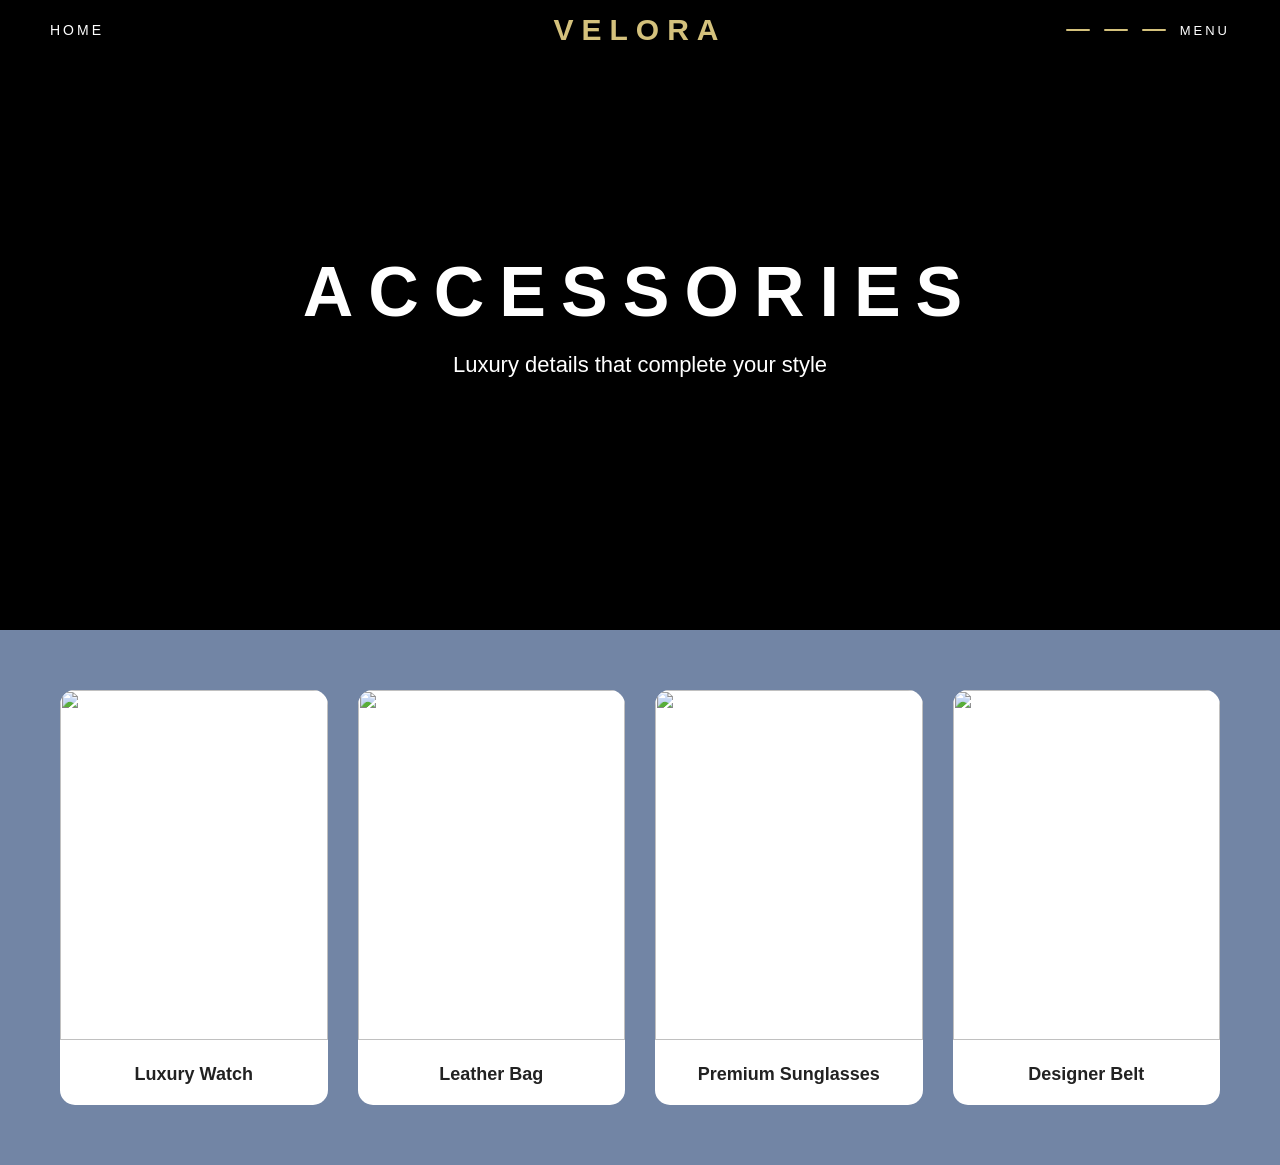
==== accessories.html @ f082eafd "Add product pages for Men, Women, and Accessories with responsive design" ====
<!DOCTYPE html>
<html lang="en">

<head>

<meta charset="UTF-8">
<meta name="viewport" content="width=device-width, initial-scale=1.0">

<title>VELORA | Accessories</title>

<link rel="stylesheet" href="style.css">

</head>


<body>



<nav id="navbar">


<a href="index.html" class="home-link">
HOME
</a>


<div class="logo">
VELORA
</div>



<button id="menuBtn" class="menu-btn">

<span></span>
<span></span>
<span></span>

<span class="menu-text">
MENU
</span>

</button>


</nav>




<section class="collection-banner accessories-banner">


<div>

<h1>
ACCESSORIES
</h1>


<p>
Luxury details that complete your style
</p>


</div>


</section>




<section class="products">


<div class="product-card">

<img src="products/acc1.jpg">

<h3>
Luxury Watch
</h3>

</div>



<div class="product-card">

<img src="products/acc2.jpg">

<h3>
Leather Bag
</h3>

</div>



<div class="product-card">

<img src="products/acc3.jpg">

<h3>
Premium Sunglasses
</h3>

</div>



<div class="product-card">

<img src="products/acc4.jpg">

<h3>
Designer Belt
</h3>

</div>



</section>


<script src="script.js"></script>


</body>
</html>
---- style.css ----
*{
    margin:0;
    padding:0;
    box-sizing:border-box;
    font-family:Arial, Helvetica, sans-serif;
}

body{
    background:black;
    color:white;
}

/* ================= NAVBAR ================= */

#navbar{

    position:fixed;

    top:0;
    left:0;

    width:100%;

    padding:22px 50px;

    display:flex;

    justify-content:space-between;

    align-items:center;

    z-index:1000;

    transition:.4s;

    background:transparent;

    box-sizing:border-box;

}

#navbar.scrolled{

    background:rgba(0,0,0,.35);

    backdrop-filter:blur(15px);

}

.logo{

    position:absolute;

    left:50%;

    transform:translateX(-50%);

    color:#d4c17c;

    font-size:30px;

    letter-spacing:8px;

    font-weight:600;

}

.home-link{

    text-decoration:none;

    color:white;

    letter-spacing:3px;

    font-size:14px;

    transition:.3s;

}

.home-link:hover{

    color:#d4c17c;

}

/* ===== MENU BUTTON ===== */

.menu-btn{

    display:flex;

    align-items:center;

    gap:14px;

    background:none;

    border:none;

    cursor:pointer;

    color:white;

    letter-spacing:3px;

    font-size:13px;

    text-transform:uppercase;

}

.menu-btn span{

    display:block;

}

.menu-btn span:not(.menu-text){

    width:24px;

    height:2px;

    background:#d4c17c;

    transition:.45s cubic-bezier(.22,1,.36,1);

    border-radius:10px;

}

.menu-text{

    color:white;

    transition:.3s;

}

.menu-btn:hover .menu-text{

    color:#d4c17c;

}

.menu-btn.active span:nth-child(1){

    transform:translateY(8px) rotate(45deg);

}

.menu-btn.active span:nth-child(2){

    opacity:0;

}

.menu-btn.active span:nth-child(3){

    transform:translateY(-8px) rotate(-45deg);

}

.collection{
    padding:100px 10%;
    background:#111;
    text-align:center;
}

.collection h2{
    font-size:42px;
    margin-bottom:60px;
    letter-spacing:2px;
}

.cards{
    display:grid;
    grid-template-columns:repeat(3, minmax(280px, 1fr));
    gap:30px;
    max-width:1100px;
    margin:0 auto;
}

.card{
    width:100%;
    background:#111;
    border-radius:15px;
    overflow:hidden;
    transition:.4s;
    box-shadow:0 10px 30px rgba(0,0,0,.5);
}

.card:hover{
    transform:translateY(-12px);
}

.card img{
    width:100%;
    height:420px;
    object-fit:cover;
}

.card h3{
    margin:20px 0 10px;
}

.card p{
    color:#bbb;
    padding:0 20px 30px;
}
.collection{
    padding:100px 10%;
    text-align:center;
}

.collection h2{
    font-size:45px;
    margin-bottom:15px;
}

.subtitle{
    color:#bdbdbd;
    margin-bottom:60px;
}

.card:hover{
    transform:translateY(-12px);
}

.card img{
    width:100%;
    height:420px;
    object-fit:cover;
}

.card h3{
    margin:20px 0 10px;
    font-size:24px;
}

.card p{
    color:gold;
    margin-bottom:20px;
    font-size:20px;
}

.card button{
    margin-bottom:25px;
}
.fade-up{
    opacity:0;
    transform:translateY(60px);
    transition:all 1s ease;
}

.fade-up.show{
    opacity:1;
    transform:translateY(0);
}

/* ================= HERO SLIDER ================= */

.hero{
    position:relative;
    width:100%;
    height:100vh;
    overflow:hidden;
}

.slider{
    width:100%;
    height:100%;
    position:relative;
}

.slide{
    position:absolute;
    width:100%;
    height:100%;
    opacity:0;
    transition:opacity 1s ease-in-out;
}

.slide.active{
    opacity:1;
}

.slide img{
    width:100%;
    height:100%;
    object-fit:cover;
}

.hero-overlay{
    position:absolute;
    top:50%;
    left:10%;
    transform:translateY(-50%);
    color:white;
    z-index:5;
    max-width:500px;
}

.hero-overlay h1{
    font-size:70px;
    line-height:1.1;
    margin-bottom:20px;
}

.hero-overlay p{
    font-size:20px;
    margin-bottom:30px;
}

.btn{
    display:inline-block;
    background:#d4c17c;
    color:#111;
    padding:16px 34px;
    text-decoration:none;
    font-weight:bold;
    border-radius:5px;
    transition:.3s;
}

.btn:hover{
    background:white;
}

/* Dark overlay */

.slider::after{
    content:"";
    position:absolute;
    inset:0;
    background:rgba(0,0,0,.35);
}

/* Text above overlay */

.hero-overlay,
.prev,
.next,
.dots{
    z-index:10;
}

/* Arrows */

.prev,
.next{
    position:absolute;
    top:50%;
    transform:translateY(-50%);
    width:55px;
    height:55px;
    border:none;
    border-radius:50%;
    background:rgba(255,255,255,.25);
    color:white;
    font-size:28px;
    cursor:pointer;
    transition:.3s;
}

.prev:hover,
.next:hover{
    background:white;
    color:black;
}

.prev{
    left:25px;
}

.next{
    right:25px;
}

/* Dots */

.dots{
    position:absolute;
    bottom:30px;
    width:100%;
    display:flex;
    justify-content:center;
    gap:12px;
}

.dot{
    width:14px;
    height:14px;
    border-radius:50%;
    background:#bbb;
    cursor:pointer;
    transition:.3s;
}

.dot.active{
    background:#d4c17c;
    transform:scale(1.2);
}


/* ================= LUXURY MENU ================= */

.fullscreen-menu{

    position:fixed;

    inset:0;

    background:rgba(0,0,0,.45);

    backdrop-filter:blur(6px);

    opacity:0;

    visibility:hidden;

    transition:.5s;

    z-index:9999;

}

.fullscreen-menu.active{

    opacity:1;

    visibility:visible;

}

.menu-panel{

    position:absolute;

    top:0;

    right:-450px;

    width:420px;

    max-width:90%;

    height:100vh;

    background:#111;

    transition:.6s cubic-bezier(.22,1,.36,1);

    border-radius:30px 0 0 30px;

    display:flex;

    justify-content:center;

    align-items:center;

    box-shadow:-15px 0 50px rgba(0,0,0,.5);

}

.fullscreen-menu.active .menu-panel{

    right:0;

}

.menu-content{

    text-align:center;

}

.menu-logo{

    font-size:65px;

    color:#d4c17c;

    margin-bottom:60px;

    letter-spacing:10px;

}

.menu-main,
.menu-info{

    list-style:none;

    padding:0;

    margin:0;

}

.menu-main li{

    margin:28px 0;

}

.menu-info{

    margin-top:35px;

}

.menu-info li{

    margin:12px 0;

}

.menu-content a{
    position:relative;
    color:white;
    text-decoration:none;
    font-size:32px;
    letter-spacing:5px;
    transition:.35s;
}

.menu-content a:hover{

    color:#d4c17c;

    padding-left:15px;

}

.close-btn{

    position:absolute;

    top:30px;

    right:30px;

    border:none;

    background:none;

    color:white;

    font-size:34px;

    cursor:pointer;

}

.menu-divider{
    margin:40px 0 35px;
    text-align:center;
    font-size:14px;
    color:#d4c17c;
    letter-spacing:8px;
}

.menu-info{
    list-style:none;
    padding:0;
    margin:0;
}

.menu-info li{
    margin:14px 0;
}

.menu-info a{
    color:#8f8f8f;
    font-size:18px;
    letter-spacing:3px;
    text-decoration:none;
    transition:.3s;
}

.menu-info a:hover{
    color:#d4c17c;
}

/* COLLECTION PAGES */


.collection-banner{

height:70vh;

display:flex;

align-items:center;

justify-content:center;

text-align:center;

color:white;

background-size:cover;

background-position:center;

}



.collection-banner h1{

font-size:70px;

letter-spacing:15px;

}



.collection-banner p{

font-size:22px;

margin-top:20px;

}




.men-banner{

background-image:
linear-gradient(
rgba(0,0,0,.45),
rgba(0,0,0,.45)
),
url("images/men-banner.jpg");

}



.women-banner{

background-image:
linear-gradient(
rgba(0,0,0,.45),
rgba(0,0,0,.45)
),
url("images/women-banner.jpg");

}



.accessories-banner{

background-image:
linear-gradient(
rgba(0,0,0,.45),
rgba(0,0,0,.45)
),
url("images/accessories-banner.jpg");

}




.products{

background:#7285A5;

padding:60px;

display:grid;

grid-template-columns:repeat(4,1fr);

gap:30px;

}




.product-card{

background:white;

border-radius:15px;

overflow:hidden;

text-align:center;

transition:.3s;

}



.product-card:hover{

transform:translateY(-10px);

}



.product-card img{

width:100%;

height:350px;

object-fit:cover;

}



.product-card h3{

padding:20px;

color:#222;

font-size:18px;

}
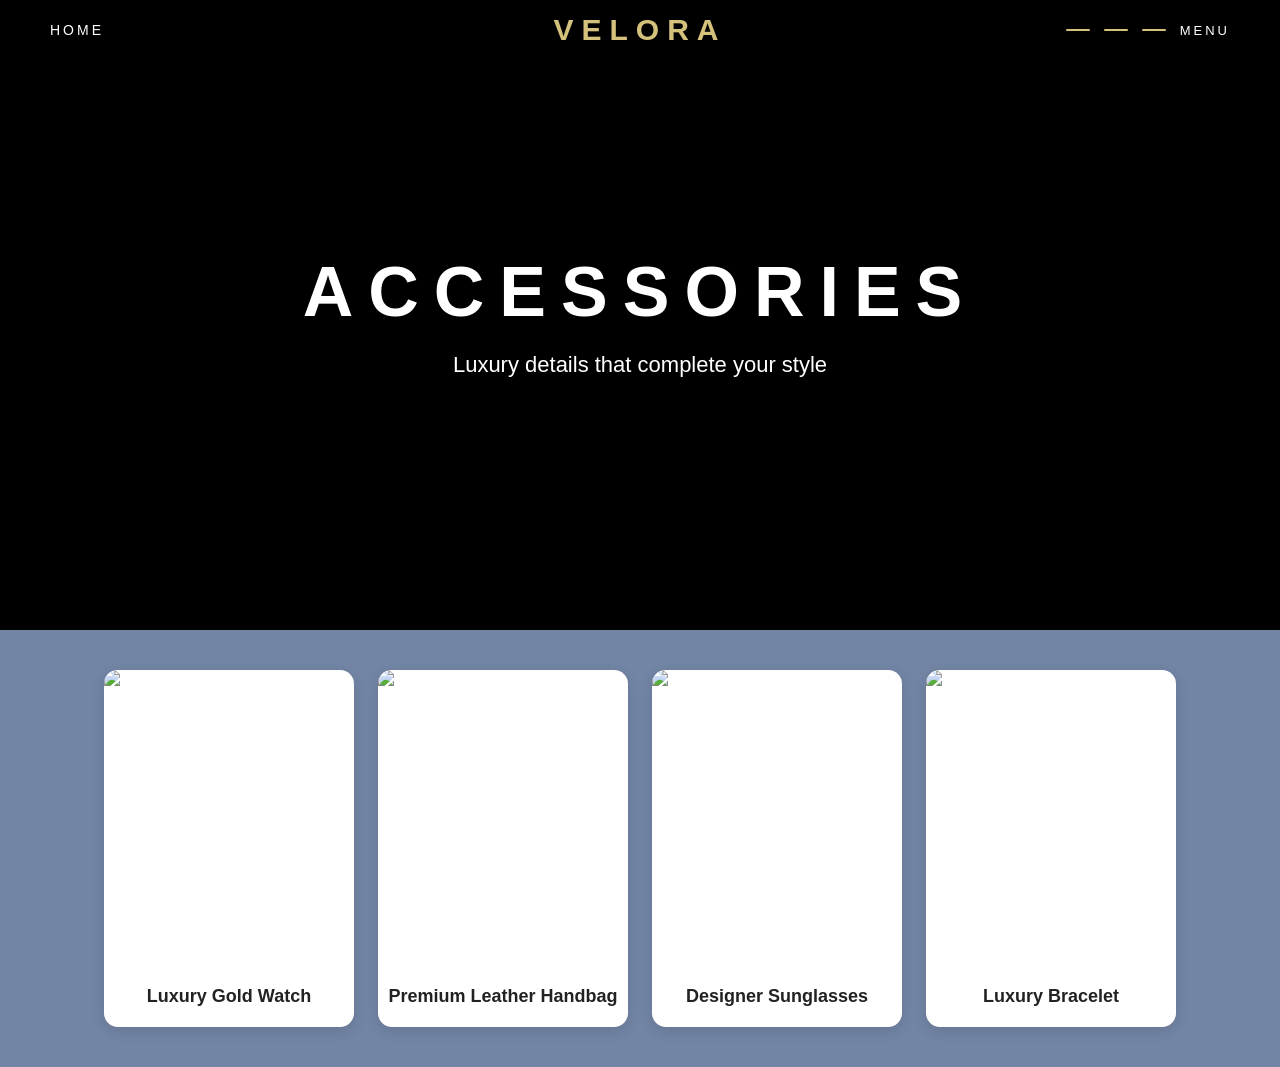
==== commit 20e6b565: "Update accessories section with new product images and enhance styles for better layout and responsi" ====
--- a/accessories.html
+++ b/accessories.html
@@ -69,62 +69,33 @@
 
 </section>
 
-
-
-
 <section class="products">
 
+    <div class="product-card">
+        <img src="https://images.unsplash.com/photo-1523170335258-f5ed11844a49?auto=format&fit=crop&w=900&q=80"
+             alt="Luxury gold watch">
+        <h3>Luxury Gold Watch</h3>
+    </div>
 
-<div class="product-card">
+    <div class="product-card">
+        <img src="https://images.unsplash.com/photo-1542291026-7eec264c27ff?auto=format&fit=crop&w=900&q=80"
+             alt="Premium leather handbag">
+        <h3>Premium Leather Handbag</h3>
+    </div>
 
-<img src="products/acc1.jpg">
+    <div class="product-card">
+        <img src="https://images.unsplash.com/photo-1511499767150-a48a237f0083?auto=format&fit=crop&w=900&q=80"
+             alt="Designer sunglasses">
+        <h3>Designer Sunglasses</h3>
+    </div>
 
-<h3>
-Luxury Watch
-</h3>
-
-</div>
-
-
-
-<div class="product-card">
-
-<img src="products/acc2.jpg">
-
-<h3>
-Leather Bag
-</h3>
-
-</div>
-
-
-
-<div class="product-card">
-
-<img src="products/acc3.jpg">
-
-<h3>
-Premium Sunglasses
-</h3>
-
-</div>
-
-
-
-<div class="product-card">
-
-<img src="products/acc4.jpg">
-
-<h3>
-Designer Belt
-</h3>
-
-</div>
-
-
+    <div class="product-card">
+        <img src="https://images.unsplash.com/photo-1617038260897-41a1f14a8ca0?auto=format&fit=crop&w=900&q=80"
+             alt="Luxury bracelet">
+        <h3>Luxury Bracelet</h3>
+    </div>
 
 </section>
-
 
 <script src="script.js"></script>
 
--- a/style.css
+++ b/style.css
@@ -618,8 +618,6 @@
 
 }
 
-
-
 .collection-banner p{
 
 font-size:22px;
@@ -627,9 +625,6 @@
 margin-top:20px;
 
 }
-
-
-
 
 .men-banner{
 
@@ -642,8 +637,6 @@
 
 }
 
-
-
 .women-banner{
 
 background-image:
@@ -655,21 +648,17 @@
 
 }
 
-
-
 .accessories-banner{
-
-background-image:
-linear-gradient(
-rgba(0,0,0,.45),
-rgba(0,0,0,.45)
-),
-url("images/accessories-banner.jpg");
-
-}
-
-
-
+    background-image:
+    linear-gradient(
+        rgba(0,0,0,.45),
+        rgba(0,0,0,.45)
+    ),
+    url("https://images.unsplash.com/photo-1523170335258-f5ed11844a49?auto=format&fit=crop&w=1600&q=80");
+
+    background-size:cover;
+    background-position:center;
+}
 
 .products{
 
@@ -685,33 +674,21 @@
 
 }
 
-
-
-
 .product-card{
-
 background:white;
-
 border-radius:15px;
-
 overflow:hidden;
-
 text-align:center;
-
 transition:.3s;
 
 }
 
-
-
 .product-card:hover{
 
 transform:translateY(-10px);
 
 }
 
-
-
 .product-card img{
 
 width:100%;
@@ -722,8 +699,6 @@
 
 }
 
-
-
 .product-card h3{
 
 padding:20px;
@@ -732,4 +707,138 @@
 
 font-size:18px;
 
+}
+
+/* =========================
+
+/* ===== Collection product grid ===== */
+
+.products{
+    background:#7285A5;
+    padding:40px 60px;
+
+    display:flex;
+    justify-content:center;
+    gap:24px;
+    flex-wrap:nowrap;
+}
+
+.product-card{
+    background:#fff;
+    width:250px;
+    border-radius:14px;
+    overflow:hidden;
+    text-align:center;
+    box-shadow:0 4px 14px rgba(0,0,0,0.12);
+    transition:transform 0.3s ease;
+    flex:0 0 250px;
+}
+
+.product-card:hover{
+    transform:translateY(-6px);
+}
+
+.product-card img{
+    width:100%;
+    height:300px;
+    object-fit:cover;
+    display:block;
+}
+
+.product-card h3{
+    color:#222;
+    font-size:18px;
+    font-weight:600;
+    padding:16px 10px 20px;
+    margin:0;
+}
+
+@media (max-width:1024px){
+    .products{
+        flex-wrap:wrap;
+    }
+}
+
+@media (max-width:640px){
+    .products{
+        padding:24px;
+        gap:18px;
+    }
+
+    .product-card{
+        width:100%;
+        max-width:320px;
+        flex:0 0 auto;
+    }
+
+    .product-card img{
+        height:260px;
+    }
+}
+
+/* ===== Collection product grid ===== */
+
+.products{
+    background:#7285A5; /* Wedgewood Gray */
+    padding:40px 60px;
+
+    display:flex;
+    justify-content:center;
+    gap:24px;
+    flex-wrap:nowrap; /* keep 4 cards in one row */
+}
+
+.product-card{
+    background:#fff;
+    width:250px;
+    border-radius:14px;
+    overflow:hidden;
+    text-align:center;
+    box-shadow:0 4px 14px rgba(0,0,0,0.12);
+    transition:transform 0.3s ease;
+    flex:0 0 250px;
+}
+
+.product-card:hover{
+    transform:translateY(-6px);
+}
+
+.product-card img{
+    width:100%;
+    height:300px;
+    object-fit:cover;
+    display:block;
+}
+
+.product-card h3{
+    color:#222;
+    font-size:18px;
+    font-weight:600;
+    padding:16px 10px 20px;
+    margin:0;
+}
+
+/* Tablet */
+@media (max-width:1024px){
+    .products{
+        flex-wrap:wrap;
+    }
+}
+
+/* Mobile */
+@media (max-width:640px){
+    .products{
+        padding:24px;
+        gap:18px;
+    }
+
+    .product-card{
+        width:100%;
+        max-width:320px;
+        flex:0 0 auto;
+    }
+
+    .product-card img{
+        height:260px;
+    }
 }
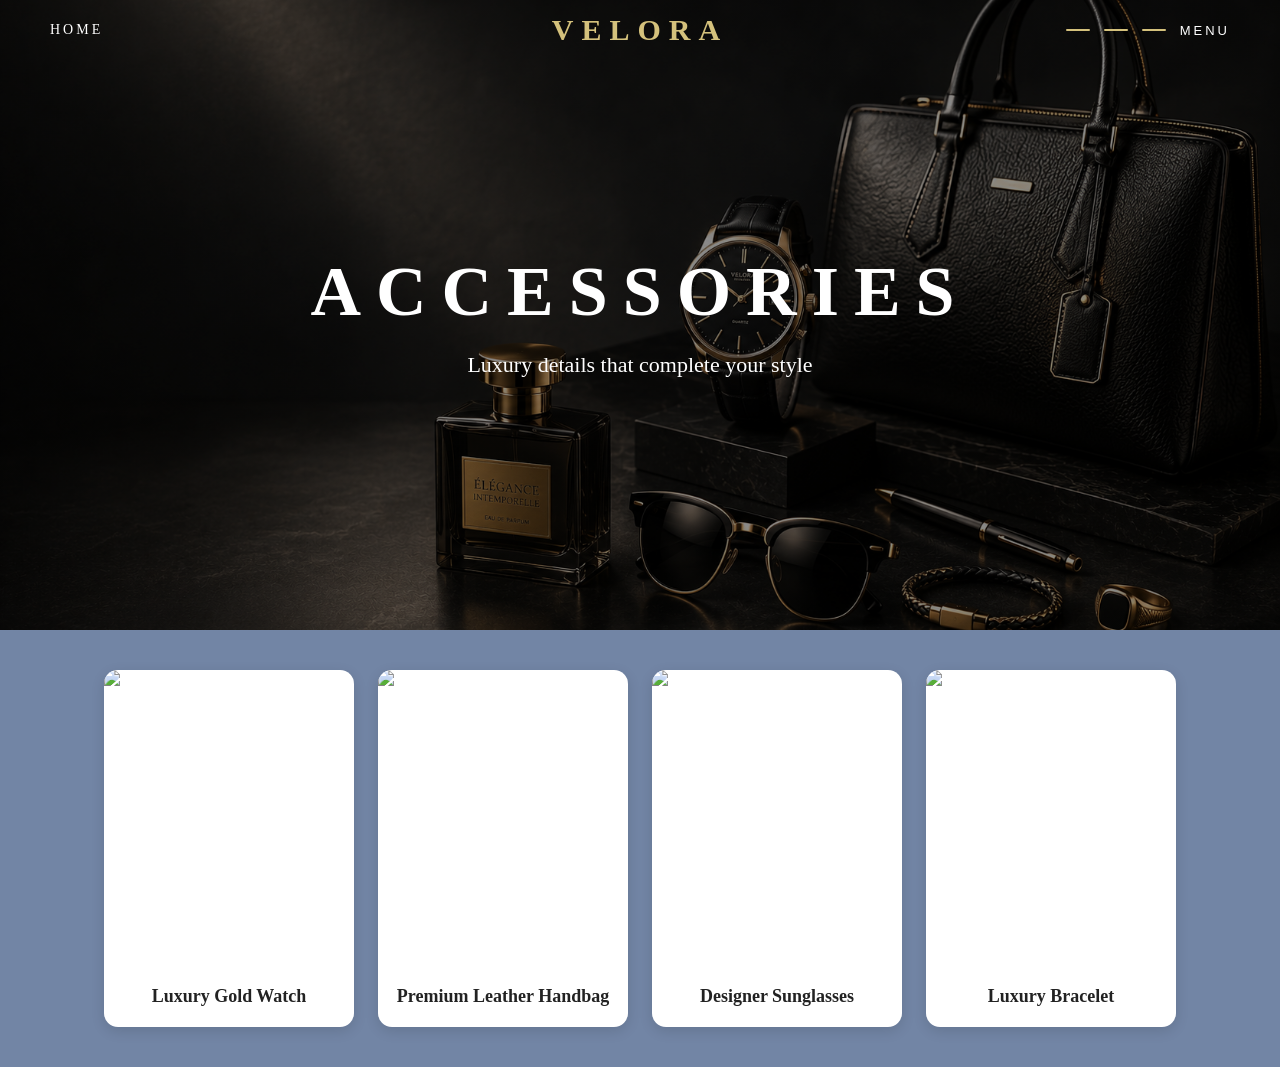
==== commit d113d524: "Update accessories section background image and remove unnecessary whitespace in HTML" ====
--- a/accessories.html
+++ b/accessories.html
@@ -45,8 +45,6 @@
 
 
 </nav>
-
-
 
 
 <section class="collection-banner accessories-banner">
--- a/style.css
+++ b/style.css
@@ -1,4 +1,20 @@
 *{
+    margin:0;
+    padding:0;
+    box-sizing:border-box;
+}
+
+html, body{
+    width:100%;
+    overflow-x:hidden; /* prevents horizontal scrolling */
+}
+
+img{
+    max-width:100%;
+    display:block;
+}
+
+{
     margin:0;
     padding:0;
     box-sizing:border-box;
@@ -654,7 +670,7 @@
         rgba(0,0,0,.45),
         rgba(0,0,0,.45)
     ),
-    url("https://images.unsplash.com/photo-1523170335258-f5ed11844a49?auto=format&fit=crop&w=1600&q=80");
+    url("images/accessories.jpg");
 
     background-size:cover;
     background-position:center;
@@ -841,4 +857,103 @@
     .product-card img{
         height:260px;
     }
+}
+
+/* =========================
+   GLOBAL MOBILE FIX
+========================= */
+
+@media (max-width: 768px){
+
+    /* Navbar */
+    #navbar{
+        padding:14px 18px;
+    }
+
+    .logo{
+        font-size:28px;
+        letter-spacing:4px;
+    }
+
+    .home-link{
+        font-size:14px;
+    }
+
+    .menu-text{
+        display:none; /* keep only hamburger icon on mobile */
+    }
+
+    /* Hero section */
+    .hero{
+        min-height:100vh;
+    }
+
+    .hero-overlay{
+        padding:0 20px;
+        text-align:center;
+    }
+
+    .hero-overlay h1{
+        font-size:34px;
+        line-height:1.15;
+    }
+
+    .hero-overlay p{
+        font-size:16px;
+        line-height:1.6;
+        margin-top:14px;
+    }
+
+    .btn{
+        display:inline-block;
+        padding:12px 24px;
+        font-size:14px;
+        margin-top:20px;
+    }
+
+    /* Featured collection on home page */
+    .cards{
+        display:grid;
+        grid-template-columns:1fr;
+        gap:22px;
+        padding:0 18px;
+    }
+
+    .card{
+        width:100%;
+        max-width:340px;
+        margin:0 auto;
+    }
+
+    /* Collection banners */
+    .collection-banner{
+        height:52vh;
+        padding:0 18px;
+    }
+
+    .collection-banner h1{
+        font-size:38px;
+        letter-spacing:5px;
+    }
+
+    .collection-banner p{
+        font-size:16px;
+    }
+
+    /* Product pages */
+    .products{
+        grid-template-columns:1fr !important;
+        padding:24px 16px !important;
+        gap:18px !important;
+    }
+
+    .product-card{
+        width:100% !important;
+        max-width:340px;
+        margin:0 auto;
+    }
+
+    .product-card img{
+        height:300px !important;
+    }
 }
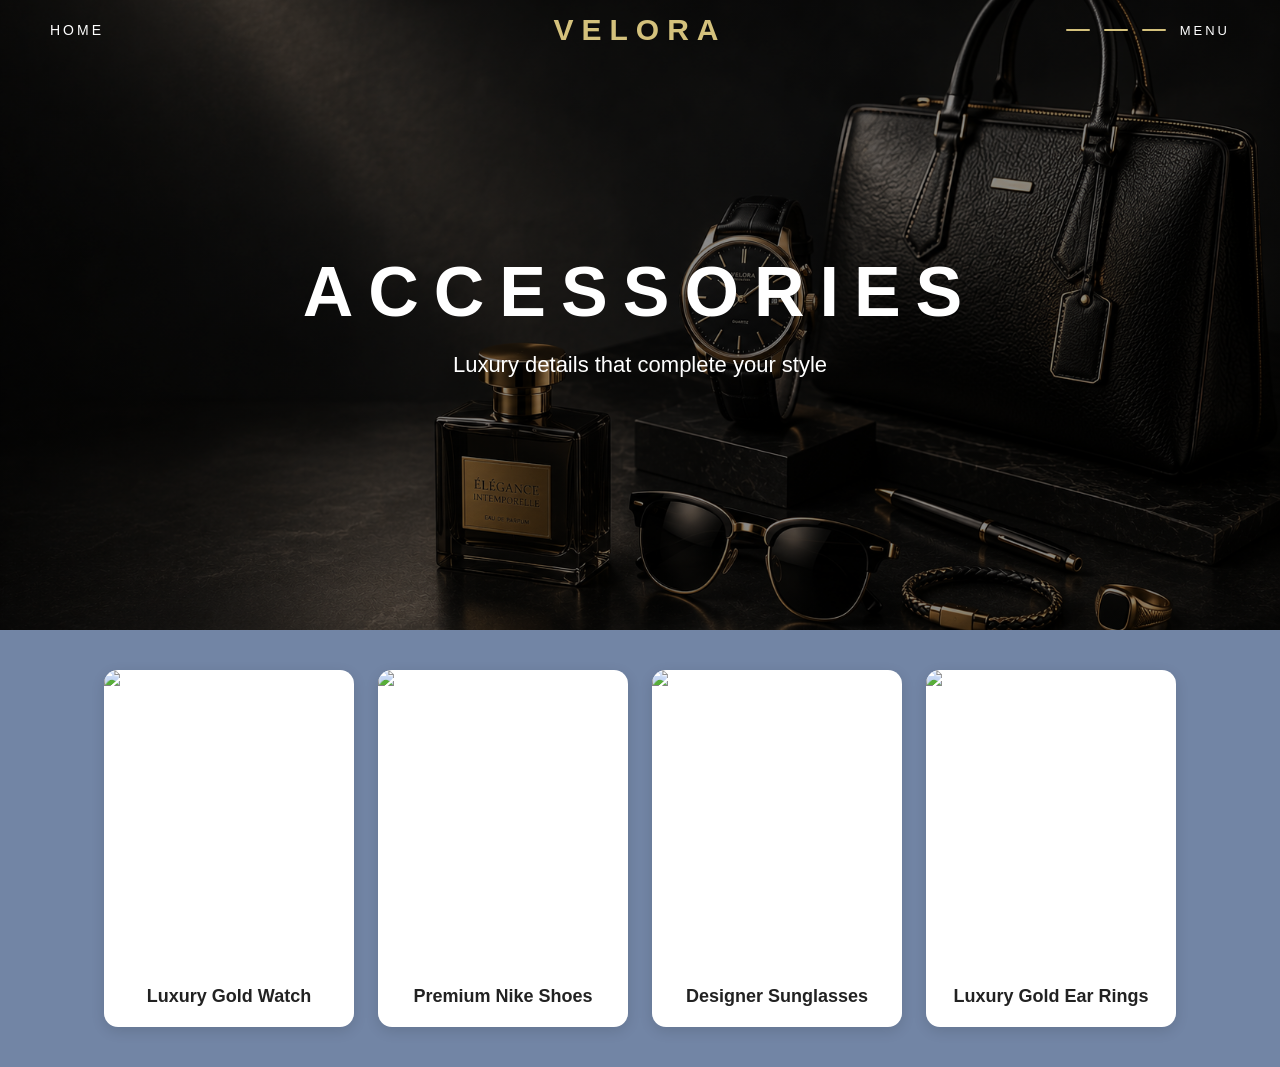
==== commit 9ea315a4: "Update accessories page content and remove unnecessary whitespace" ====
--- a/accessories.html
+++ b/accessories.html
@@ -12,24 +12,17 @@
 
 </head>
 
-
 <body>
 
-
-
 <nav id="navbar">
-
 
 <a href="index.html" class="home-link">
 HOME
 </a>
 
-
 <div class="logo">
 VELORA
 </div>
-
-
 
 <button id="menuBtn" class="menu-btn">
 
@@ -43,12 +36,9 @@
 
 </button>
 
-
 </nav>
 
-
 <section class="collection-banner accessories-banner">
-
 
 <div>
 
@@ -56,14 +46,11 @@
 ACCESSORIES
 </h1>
 
-
 <p>
 Luxury details that complete your style
 </p>
 
-
 </div>
-
 
 </section>
 
@@ -77,8 +64,8 @@
 
     <div class="product-card">
         <img src="https://images.unsplash.com/photo-1542291026-7eec264c27ff?auto=format&fit=crop&w=900&q=80"
-             alt="Premium leather handbag">
-        <h3>Premium Leather Handbag</h3>
+             alt="Premium Nike shoes">
+        <h3>Premium Nike Shoes</h3>
     </div>
 
     <div class="product-card">
@@ -89,14 +76,13 @@
 
     <div class="product-card">
         <img src="https://images.unsplash.com/photo-1617038260897-41a1f14a8ca0?auto=format&fit=crop&w=900&q=80"
-             alt="Luxury bracelet">
-        <h3>Luxury Bracelet</h3>
+             alt="Luxury gold ear rings">
+        <h3>Luxury Gold Ear Rings</h3>
     </div>
 
 </section>
 
 <script src="script.js"></script>
 
-
 </body>
 </html>
--- a/style.css
+++ b/style.css
@@ -4,9 +4,10 @@
     box-sizing:border-box;
 }
 
-html, body{
-    width:100%;
-    overflow-x:hidden; /* prevents horizontal scrolling */
+html, body {
+  min-height: 100%;
+  overflow-x: hidden;
+  overflow-y: auto;
 }
 
 img{
@@ -14,11 +15,21 @@
     display:block;
 }
 
-{
-    margin:0;
-    padding:0;
-    box-sizing:border-box;
-    font-family:Arial, Helvetica, sans-serif;
+*,
+*::before,
+*::after {
+    box-sizing: border-box;
+}
+
+html, body {
+    margin: 0;
+    padding: 0;
+    min-height: 100%;
+    overflow-x: hidden;
+}
+
+body {
+    font-family: Arial, Helvetica, sans-serif;
 }
 
 body{
@@ -281,13 +292,13 @@
 .hero{
     position:relative;
     width:100%;
-    height:100vh;
-    overflow:hidden;
+    min-height:100vh;   /* changed from height */
+    overflow:visible;   /* changed from hidden */
 }
 
 .slider{
     width:100%;
-    height:100%;
+    min-height:100vh;
     position:relative;
 }
 
@@ -885,8 +896,11 @@
 
     /* Hero section */
     .hero{
-        min-height:100vh;
-    }
+    min-height:100vh;   /* use min-height instead of fixed height */
+    width:100%;
+    position:relative;
+    overflow:visible;   /* allow normal page scrolling */
+}
 
     .hero-overlay{
         padding:0 20px;
@@ -941,11 +955,11 @@
     }
 
     /* Product pages */
-    .products{
-        grid-template-columns:1fr !important;
-        padding:24px 16px !important;
-        gap:18px !important;
-    }
+    .product-card img{
+    height:auto !important;
+    aspect-ratio:4 / 5;   /* keeps a nice fashion-card shape */
+    object-fit:cover;
+}
 
     .product-card{
         width:100% !important;
@@ -954,6 +968,59 @@
     }
 
     .product-card img{
-        height:300px !important;
-    }
+        height:auto !important;
+        aspect-ratio:4 / 5;
+        object-fit:cover;
+    }
+}
+
+html{
+    scroll-behavior:smooth;
+}
+
+body{
+    overflow-x:hidden;
+    overflow-y:auto;
+    -webkit-overflow-scrolling:touch; /* smoother Android scrolling */
+}
+
+html, body{
+    overflow-x:hidden;
+    overflow-y:auto;
+    -webkit-overflow-scrolling:touch;
+}
+
+@media (max-width: 768px){
+
+    #navbar{
+        display:flex;
+        align-items:center;
+        justify-content:space-between;
+        gap:10px;
+    }
+
+    .home-link{
+        font-size:12px;
+        flex-shrink:0;
+    }
+
+    .logo{
+        font-size:22px;
+        letter-spacing:2px;
+        flex:1;
+        text-align:center;
+    }
+
+    .menu-btn{
+        flex-shrink:0;
+    }
+}
+
+.home-page {
+  min-height: 100dvh; /* dynamic viewport height */
+}
+
+.home-page {
+  min-height: 100vh;
+  min-height: 100dvh;
 }
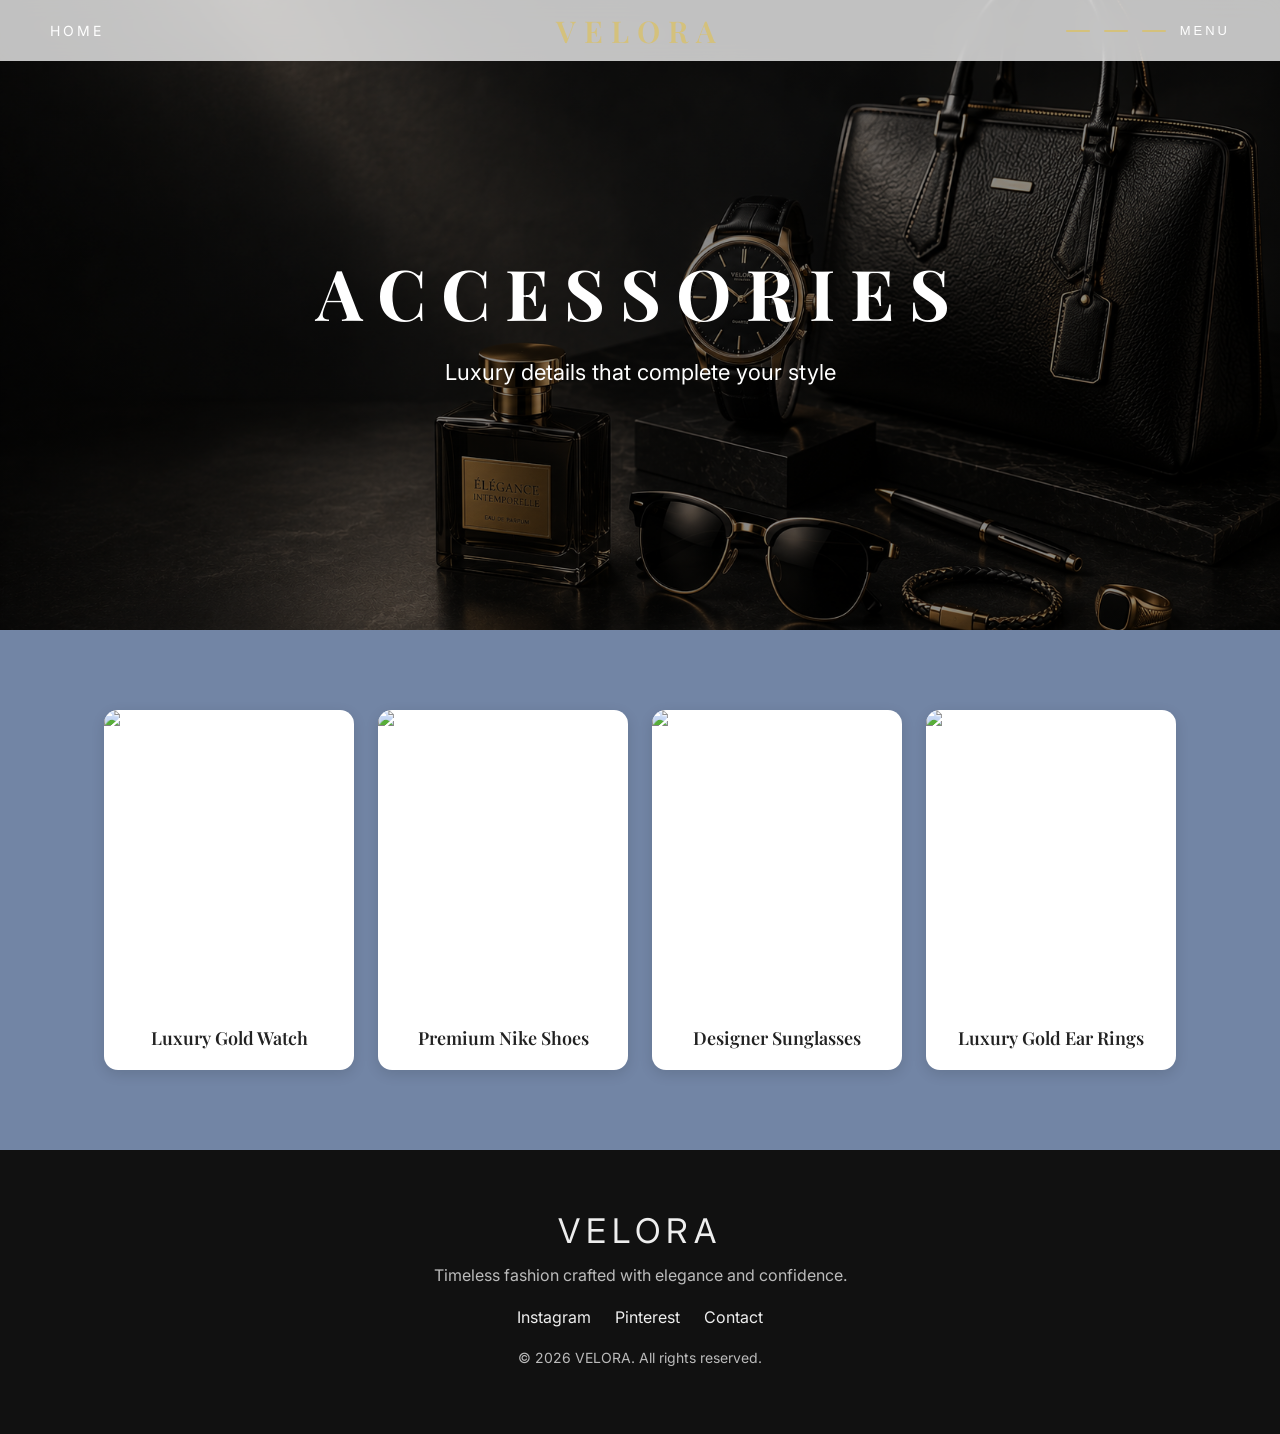
==== commit bfb81903: "Add footer and update meta tags for improved styling and responsiveness" ====
--- a/accessories.html
+++ b/accessories.html
@@ -2,14 +2,16 @@
 <html lang="en">
 
 <head>
+    <meta charset="UTF-8">
+    <meta name="viewport" content="width=device-width, initial-scale=1.0">
 
-<meta charset="UTF-8">
-<meta name="viewport" content="width=device-width, initial-scale=1.0">
+    <title>VELORA</title>
 
-<title>VELORA | Accessories</title>
+    <link rel="preconnect" href="https://fonts.googleapis.com">
+    <link rel="preconnect" href="https://fonts.gstatic.com" crossorigin>
+    <link href="https://fonts.googleapis.com/css2?family=Inter:wght@300;400;500;600&family=Playfair+Display:wght@500;600;700&display=swap" rel="stylesheet">
 
-<link rel="stylesheet" href="style.css">
-
+    <link rel="stylesheet" href="style.css">
 </head>
 
 <body>
@@ -82,6 +84,22 @@
 
 </section>
 
+<footer class="footer">
+
+    <div class="footer-logo">VELORA</div>
+
+    <p>Timeless fashion crafted with elegance and confidence.</p>
+
+    <div class="footer-links">
+        <a href="#">Instagram</a>
+        <a href="#">Pinterest</a>
+        <a href="#">Contact</a>
+    </div>
+
+    <p class="copyright">© 2026 VELORA. All rights reserved.</p>
+
+</footer>
+
 <script src="script.js"></script>
 
 </body>
--- a/style.css
+++ b/style.css
@@ -1023,4 +1023,237 @@
 .home-page {
   min-height: 100vh;
   min-height: 100dvh;
+}
+
+/* =========================
+   EXPLORE PAGE
+========================= */
+
+.explore-page{
+    min-height:100vh;
+    background:#7285A5; /* Wedgewood Gray */
+    padding:120px 20px 60px;
+}
+
+.explore-header{
+    text-align:center;
+    color:white;
+    margin-bottom:50px;
+}
+
+.explore-header h1{
+    font-size:48px;
+    letter-spacing:4px;
+    margin-bottom:12px;
+}
+
+.explore-header p{
+    font-size:18px;
+    opacity:0.9;
+}
+
+.explore-cards{
+    max-width:1200px;
+    margin:0 auto;
+
+    display:grid;
+    grid-template-columns:repeat(3, 1fr);
+    gap:28px;
+}
+
+.explore-card{
+    background:white;
+    border-radius:18px;
+    overflow:hidden;
+    text-decoration:none;
+    color:#222;
+    box-shadow:0 8px 24px rgba(0,0,0,0.15);
+
+    transition:transform 0.35s ease,
+               box-shadow 0.35s ease;
+}
+
+.explore-card:hover{
+    transform:translateY(-10px);
+    box-shadow:0 16px 36px rgba(0,0,0,0.22);
+}
+
+.explore-card img{
+    width:100%;
+    height:380px;
+    object-fit:cover;
+    display:block;
+}
+
+.explore-card h3{
+    text-align:center;
+    padding:22px 10px 26px;
+    font-size:22px;
+    letter-spacing:1px;
+}
+
+/* Mobile */
+@media (max-width: 600px){
+
+    .explore-page{
+        padding:100px 16px 40px;
+    }
+
+    .explore-header h1{
+        font-size:34px;
+        letter-spacing:2px;
+    }
+
+    .explore-header p{
+        font-size:15px;
+    }
+
+    .explore-cards{
+        grid-template-columns:1fr;
+        gap:20px;
+    }
+
+    .explore-card{
+        max-width:340px;
+        margin:0 auto;
+    }
+
+    .explore-card img{
+        height:320px;
+    }
+}
+
+/* =========================
+   ANDROID TABLET FIX
+   Featured collection cards
+========================= */
+
+@media (min-width: 700px) and (max-width: 1024px){
+
+    .cards{
+        display:flex;
+        flex-direction:column;
+        align-items:center;
+        gap:28px;
+        padding:0 24px;
+    }
+
+    .card{
+        width:100%;
+        max-width:520px;
+        margin:0 auto;
+    }
+
+    .card img{
+        width:100%;
+        height:auto;
+        object-fit:cover;
+    }
+}
+
+body{
+    font-family:'Inter', sans-serif;
+}
+
+h1, h2, h3, .logo, .menu-logo{
+    font-family:'Playfair Display', serif;
+}
+
+.collection,
+.products,
+.explore-page{
+    padding-top:80px;
+    padding-bottom:80px;
+}
+
+.collection h2{
+    margin-bottom:40px;
+    letter-spacing:2px;
+}
+
+.card img,
+.product-card img,
+.explore-card img{
+    transition:transform 0.5s ease;
+}
+
+.card:hover img,
+.product-card:hover img,
+.explore-card:hover img{
+    transform:scale(1.05);
+}
+
+#navbar{
+    background:rgba(255,255,255,0.75);
+    backdrop-filter:blur(12px);
+    -webkit-backdrop-filter:blur(12px);
+}
+
+:root{
+    --gold:#C8A96B;
+}
+
+.menu-divider{
+    color:var(--gold);
+}
+
+.btn{
+    border:1px solid var(--gold);
+}
+
+.btn:hover{
+    background:var(--gold);
+    color:#111;
+}
+
+.footer{
+    background:#111;
+    color:#eee;
+    text-align:center;
+    padding:60px 20px;
+}
+
+.footer-logo{
+    font-size:34px;
+    letter-spacing:6px;
+    margin-bottom:14px;
+}
+
+.footer p{
+    color:#bbb;
+    margin:8px 0;
+}
+
+.footer-links{
+    margin:22px 0;
+    display:flex;
+    justify-content:center;
+    gap:24px;
+    flex-wrap:wrap;
+}
+
+.footer-links a{
+    color:#eee;
+    text-decoration:none;
+}
+
+.footer-links a:hover{
+    color:#C8A96B;
+}
+
+.copyright{
+    margin-top:24px;
+    font-size:14px;
+    color:#888;
+}
+
+.fade-up{
+    opacity:0;
+    transform:translateY(30px);
+    transition:all 0.8s ease;
+}
+
+.fade-up.show{
+    opacity:1;
+    transform:translateY(0);
 }
